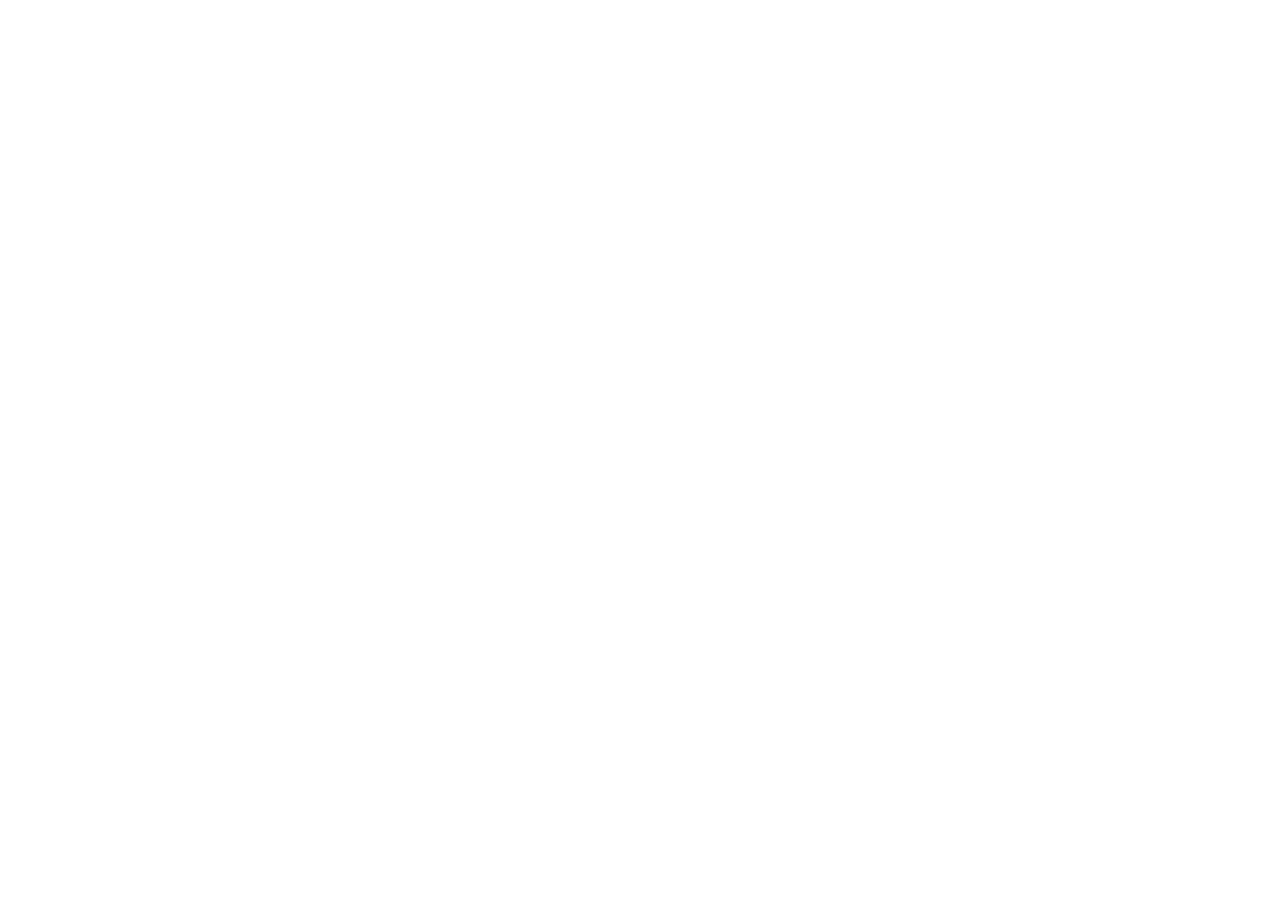
==== study.html @ 522bcacb "landing Page" ====
<!DOCTYPE html>
<html lang="pt_br">

<head>
  <meta charset="UTF-8">
  <meta name="viewport" content="width=device-width, initial-scale=1.0">
  <link href="https://fonts.googleapis.com/css2?family=Archivo:wght@400;700&amp;family=Poppins:wght@400;600&amp;display=swap" rel="stylesheet">
  
  <link rel="stylesheet" href="./main.css">
  <link rel="stylesheet" href="./style/Partials/study-page.css">
  
  <title>Proffy | Sua Plataforma de estudo.</title>
</head>

<body id="page-study">
  <div id="container">
   
  </div>
</body>

</html>
---- main.css ----
:root {
  --color-background: #F0F0F7;
  --color-primary-lighter: #9871F5;
  --color-primary-light: #916BEA;
  --color-primary: #8257E5;
  --color-primary-dark: #774DD6;
  --color-primary-darker: #6842c2;
  --color-secondary: #04D361;
  --color-secondary-dark: #04BF58;
  --color-title-in-primary: #FFFFFF;
  --color-text-in-primary: #D4C2FF;
  --color-text-title: #32264D;
  --color-text-complement: #9C98A6;
  --color-text-base: #6A6180;
  --color-line-in-white: #E6E6F0;
  --color-input-background: #F8F8FC;
  --color-button-text: #FFFFFF;
  --color-box-base: #FFFFFF;
  --color-box-footer: #FAFAFC;
  --color-small-info: #C1BCCC;


  font-size: 60%; /* controle das medidas rem */
}

@media (max-width: 699px){
  :root{
    font-size: 40%;
  }
}

* {
  margin: 0;
  padding: 0;
  box-sizing: border-box;
}

#container {
  width: 90vw;
  max-width: 700px;
}

html,
body {
  height: 100vh;
}

body {
  display: flex;
  align-items: center;
  justify-content: center;
}

body,
button,
input,
textarea {
  font: 400 1.6rem Poppins;
  color: var(--color-text-base);
}

@media (min-width: 700px){
  :root {
    font-size: 62.5%;
  }
}
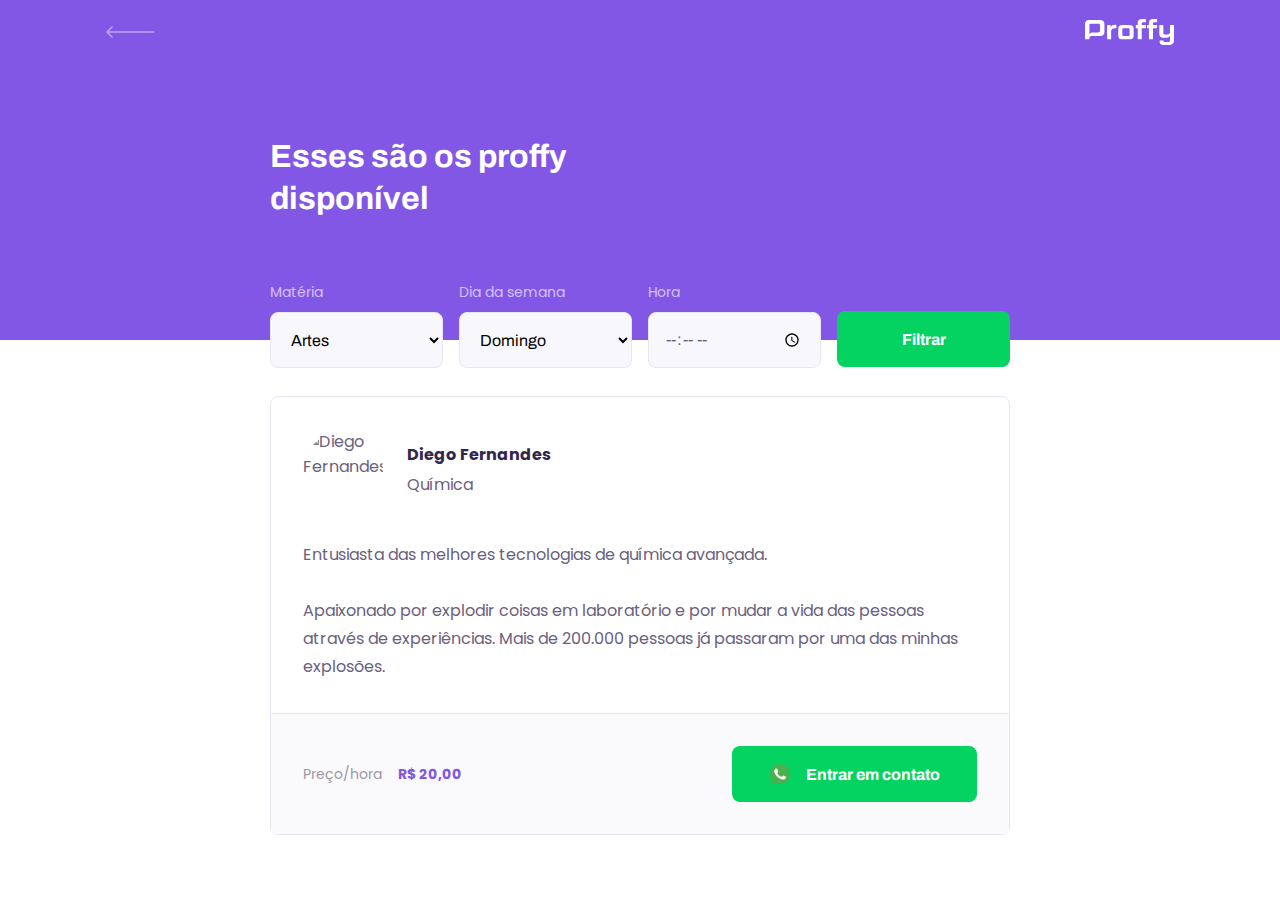
==== commit 81fcc009: "Front-end Terminado" ====
--- a/study.html
+++ b/study.html
@@ -7,14 +7,87 @@
   <link href="https://fonts.googleapis.com/css2?family=Archivo:wght@400;700&amp;family=Poppins:wght@400;600&amp;display=swap" rel="stylesheet">
   
   <link rel="stylesheet" href="./main.css">
-  <link rel="stylesheet" href="./style/Partials/study-page.css">
+  <link rel="stylesheet" href="./style/Partials/forms.css">
+  <link rel="stylesheet" href="./style/Partials/header.css">
+  <link rel="stylesheet" href="./style/Partials/page-study.css">
   
   <title>Proffy | Sua Plataforma de estudo.</title>
 </head>
 
 <body id="page-study">
   <div id="container">
-   
+    <div class="page-header">
+      <div class="top-bar-container">
+        <a href="./index.html">
+          <img src="./assets/images/icons/back.svg" alt="">
+        </a>
+        <img src="./assets/images/logo.svg" alt="">
+      </div>
+      <div class="header-content">
+        <strong>Esses são os proffy disponível</strong>
+          <form id="search-teachers">
+            <div class="select-block">
+                <label for="subject">Matéria</label>
+                <select name="subject" id="subject">
+                    <option value="" disabled="" hidden="">Selecione uma opção</option>
+                    <option value="1">Artes</option>
+                    <option value="2">Biologia</option>
+                    <option value="3">Ciências</option>
+                    <option value="4">Educação física</option>
+                    <option value="5">Física</option>
+                    <option value="6">Geografia</option>
+                    <option value="7">História</option>
+                    <option value="8">Matemática</option>
+                    <option value="9">Português</option>
+                    <option value="10">Química</option>
+                </select>
+            </div>
+            <div class="select-block">
+                <label for="weekday">Dia da semana</label>
+                <select name="weekday" id="weekday">
+                    <option value="" disabled="" hidden="">Selecione uma opção</option>
+                    <option value="0">Domingo</option>
+                    <option value="1">Segunda-feira</option>
+                    <option value="2">Terça-feira</option>
+                    <option value="3">Quarta-feira</option>
+                    <option value="4">Quinta-feira</option>
+                    <option value="5">Sexta-feira</option>
+                    <option value="6">Sábado</option>
+                </select>
+            </div>
+            <div class="input-block">
+                <label for="time">Hora</label>
+                <input name="time" id="time" type="time" >
+            </div>
+            <button type="submit">Filtrar</button>
+        </form>
+        </div>
+    </div>
+
+  <main>
+    <article class="teacher-item">
+      <header>
+          <img 
+              src="https://avatars2.githubusercontent.com/u/2254731?s=460&amp;u=0ba16a79456c2f250e7579cb388fa18c5c2d7d65&amp;v=4" 
+              alt="Diego Fernandes">
+          <div>
+              <strong>Diego Fernandes</strong>
+              <span>Química</span>
+          </div>
+      </header>
+  
+      <p>Entusiasta das melhores tecnologias de química avançada.<br><br>Apaixonado por explodir coisas em laboratório e por mudar a vida das pessoas através de experiências. Mais de 200.000 pessoas já passaram por uma das minhas explosões.</p>
+  
+      <footer>
+          <p>Preço/hora<strong>R$ 20,00</strong>
+          </p>
+          <button type="button">
+              <img src="./assets/images/icons/whatsapp.svg" alt="Whatsapp">Entrar em contato
+          </button>
+      </footer>
+    </article>
+  </main>
+
   </div>
 </body>
 
--- a/main.css
+++ b/main.css
@@ -35,7 +35,7 @@
   box-sizing: border-box;
 }
 
-#container {
+#page-landing #container {
   width: 90vw;
   max-width: 700px;
 }
--- a/style/Partials/forms.css
+++ b/style/Partials/forms.css
@@ -0,0 +1,46 @@
+.select-block label,
+.input-block label,
+.textarea-block label {
+  font-size: 1.4rem;
+  color: var(--color-text-complement);
+}
+
+.select-block select,
+.input-block input,
+.textarea-block textarea {
+  width: 100%;
+  height: 5.6rem;
+  margin-top: 0.8rem;
+  border-radius: 0.8rem;
+  background: var(--color-input-background);
+  border: 1px solid var(--color-line-in-white);
+  outline: 0;
+  padding: 0 1.6rem;
+  font: 1.6rem Archivo;
+}
+
+.textarea-block textarea {
+  padding: 1.2rem 1.6rem;
+  height: 16rem;
+
+  resize: vertical;
+
+}
+
+.input-block,
+.textarea-block {
+  position: relative;
+}
+.input-block:focus-within::after,
+.textarea-block:focus-within::after {
+  content:"";
+
+  width: calc(100% - 3.2rem);
+  height: 3px;
+  background: var(--color-primary-light);
+
+  position: absolute;
+
+  left: 1.6rem;
+  bottom: 0px;
+}--- a/style/Partials/header.css
+++ b/style/Partials/header.css
@@ -0,0 +1,79 @@
+#page-study #container {
+  width: 100vw; 
+  height: 100vh;
+}
+
+.page-header {
+  background-color: var(--color-primary);
+  display: flex;
+  flex-direction: column;
+}
+
+.page-header .top-bar-container {
+  width: 90%;
+  margin: 0 auto;
+
+  display: flex;
+  align-items: center;
+  justify-content: space-between;
+  padding: 1.6rem;
+}
+.page-header .top-bar-container a {
+  height: 3.2rem;
+  transition: opacity 0.2s;
+}
+
+.page-header .top-bar-container a:hover {
+  opacity: 0.6;
+}
+
+.page-header .top-bar-container > img {
+  height: 2.6rem;
+}
+
+.page-header .header-content {
+  width: 90%;
+  margin: 3.2rem auto;
+  position: relative;
+}
+
+.page-header .header-content strong {
+  font: 700 3.2rem Archivo;
+  line-height: 4.2rem;
+  color: var(--color-title-in-primary);
+}
+
+.page-header .header-content p {
+  max-width: 30rem;
+  font-size: 1.6rem;
+  line-height: 2.6rem;
+  color: var(--color-text-in-primary);
+  margin-top: 2.4rem;
+}
+@media (min-width: 700px){
+  .page-header {
+    height: 340px;
+    margin: 0 auto;
+  }
+
+  .page-header .top-bar-container {
+    max-width: 1100px;
+  }
+
+  .page-header .header-content {
+    max-width: 740px;
+
+
+    margin: 0 auto;
+
+    flex: 1 1;
+    padding-bottom: 48px;
+    display: flex;
+    flex-direction: column;
+    justify-content: center;
+  }
+
+  .page-header .header-content strong {
+    max-width: 350px;
+  }
+}--- a/style/Partials/page-study.css
+++ b/style/Partials/page-study.css
@@ -0,0 +1,201 @@
+
+#search-teachers {
+  margin-top: 3.2rem;
+}
+
+
+#search-teachers label {
+  color: var(--color-text-in-primary);
+}
+
+#search-teachers .select-block {
+  margin-bottom: 1.4rem;
+}
+
+#search-teachers button {
+  width: 100%;
+  height: 5.6rem;
+  background: var(--color-secondary);
+  color: var(--color-button-text);
+  border: 0;
+  border-radius: 0.8rem;
+  cursor: pointer;
+  font: 700 1.6rem Archivo;
+  display: flex;
+  align-items: center;
+  justify-items: center;
+  justify-content: center;
+  text-decoration: none;
+  transition: background 0.2s;
+  margin-top: 3.2rem;
+}
+
+#search-teachers button:hover {
+  background: var(--color-secondary-dark);
+}
+
+#page-study main {
+  margin: 3.2rem auto;
+  width: 90%;
+}
+
+.teacher-item {
+  background-color: var(--color-box-base);
+  border: 1px solid var(--color-line-in-white);
+  border-radius: .8rem;
+  margin-top: 2.4rem;
+}
+
+.teacher-item header {
+  padding: 3.2rem 2rem;
+  display: flex;
+  align-items: center;
+}
+
+.teacher-item header img {
+  width: 8rem;
+  height: 8rem;
+  border-radius: 50%;
+}
+
+.teacher-item header div {
+  margin-left: 2.4rem;
+}
+
+.teacher-item header div strong {
+  font: 7000 2.4rem Archivo;
+  display: block;
+  color: var(--color-text-title);
+}
+
+.teacher-item header div span {
+  font-size: 1.6rem;
+  display: block;
+  margin-top: .5rem;
+}
+
+.teacher-item > p {
+  padding: 0 2rem;
+  font-size: 1.6rem;
+  line-height: 2.8rem;
+} 
+
+.teacher-item footer {
+  padding: 3.2rem 2rem;
+  background-color: var(--color-box-footer);
+  border-top: 1px solid var(--color-line-in-white);
+  margin-top: 3.2rem;
+
+  display: flex;
+  align-items: center;
+  justify-content: space-between;
+}
+
+.teacher-item footer p {
+  font-size: 1.4rem;
+  line-height: 2.4rem;
+  color: var(--color-text-complement);
+}
+
+
+.teacher-item footer p strong {
+  font: 1.6rem;
+  color: var(--color-primary);
+  display: block;
+}
+
+.teacher-item footer button {
+  width: 20rem;
+  height: 5.6rem;
+  background: var(--color-secondary);
+  color: var(--color-button-text);
+  border: 0;
+  border-radius: .8rem;
+  cursor: pointer;
+  font: 700 1.4rem Archivo;
+  display: flex;
+  align-items: center;
+  justify-content: space-evenly;
+
+  text-decoration: none;
+
+  transition: background 0.2s;
+  margin-left: 1.6rem;
+
+}
+
+
+.teacher-item footer button:hover {
+  background: var(--color-secondary-dark);
+}
+
+
+@media (min-width: 700px){
+  
+  .teacher-item header,
+  .teacher-item footer{
+    padding: 32px;
+  }
+  
+  .page-header {
+    height: 340px;
+    margin: 0 auto;
+  }
+
+  .page-header .top-bar-container {
+    max-width: 1100px;
+  }
+
+  .page-header .header-content {
+    max-width: 740px;
+
+
+    margin: 0 auto;
+
+    flex: 1 1;
+    padding-bottom: 48px;
+    display: flex;
+    flex-direction: column;
+    justify-content: center;
+  }
+
+  .page-header .header-content strong {
+    max-width: 350px;
+  }
+  #search-teachers {
+    display: grid;
+    grid-template-columns: repeat(4, 1fr);
+    gap: 16px;
+    position: absolute;
+    bottom: -28px;
+  }
+
+  #page-study main {
+    padding: 32px 0;
+    max-width: 740px;
+    margin: 0 auto;
+  }
+
+  #search-teachers .select-block {
+    margin-bottom: 0;
+  }
+
+  .teacher-item  > p  {
+    padding: 0 32px;
+  }
+
+  .teacher-item  footer p strong {
+    display: initial;
+    margin-left: 16px;
+  }
+
+  .teacher-item footer button {
+    width: 245px;
+    font-size: 16px;
+    justify-content: center;
+  }
+
+  .teacher-item footer button img {
+    margin-right: 16px;
+  }
+}